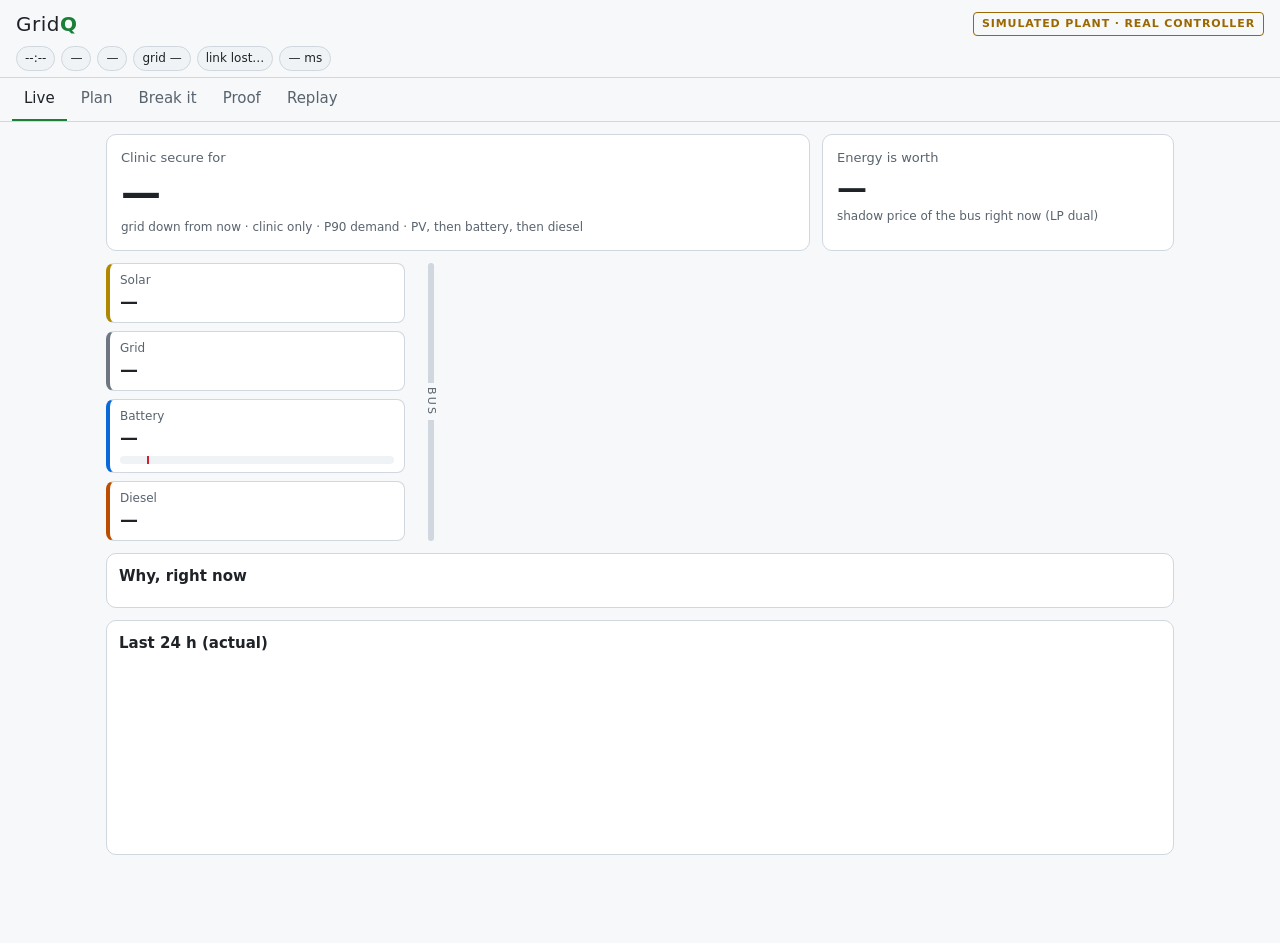
==== web/index.html @ 2bd9d3ff "io app (FastAPI+SSE, sim clock, brain supervisor, Mock/Real bridge), brain process, explainer, repla" ====
<!doctype html>
<html lang="en">
<head>
<meta charset="utf-8">
<meta name="viewport" content="width=device-width, initial-scale=1, viewport-fit=cover">
<title>GridQ</title>
<link rel="stylesheet" href="style.css">
</head>
<body>
<header class="top">
  <div class="row1">
    <div class="brand">Grid<b>Q</b></div>
    <div class="badge" title="The solar, battery, diesel and feeders are a simulated plant driven by real I-BLEND demand and NASA POWER solar data. The controller, optimizer, MCU supervisor and physical I/O are real.">SIMULATED PLANT · REAL CONTROLLER</div>
  </div>
  <div class="row2">
    <span class="pill" id="h-clock">--:--</span>
    <span class="pill" id="h-band">—</span>
    <span class="pill mode" id="h-mode">—</span>
    <span class="pill" id="h-grid">grid —</span>
    <span class="pill" id="h-brain">brain —</span>
    <span class="pill mono" id="h-solve">— ms</span>
  </div>
</header>

<nav class="tabs" role="tablist">
  <button class="tab on" data-tab="live">Live</button>
  <button class="tab" data-tab="plan">Plan</button>
  <button class="tab" data-tab="break">Break it</button>
  <button class="tab" data-tab="proof">Proof</button>
  <button class="tab" data-tab="replay">Replay</button>
</nav>

<main>
  <!-- LIVE -->
  <section id="tab-live" class="panel on">
    <div class="hero">
      <div class="hero-main">
        <div class="hero-label">Clinic secure for</div>
        <div class="hero-value" id="survival">—</div>
        <div class="hero-sub">grid down from now · clinic only · P90 demand · PV, then battery, then diesel</div>
      </div>
      <div class="hero-side">
        <div class="hero-label">Energy is worth</div>
        <div class="hero-value small" id="price">—</div>
        <div class="hero-sub">shadow price of the bus right now (LP dual)</div>
      </div>
    </div>

    <div class="flow">
      <div class="sources">
        <div class="src" id="src-pv"><span class="k">Solar</span><span class="v">—</span></div>
        <div class="src" id="src-grid"><span class="k">Grid</span><span class="v">—</span></div>
        <div class="src" id="src-batt"><span class="k">Battery</span><span class="v">—</span>
          <div class="socbar"><div class="socfill" id="socfill"></div><div class="socfloor" id="socfloor"></div></div>
        </div>
        <div class="src" id="src-dg"><span class="k">Diesel</span><span class="v">—</span></div>
      </div>
      <div class="bus"><div class="bus-line"></div><div class="bus-label">BUS</div></div>
      <div class="feeders" id="feeders"></div>
    </div>

    <div class="card">
      <div class="card-h">Why, right now</div>
      <div id="why-live" class="why"></div>
    </div>
    <div class="card">
      <div class="card-h">Last 24 h (actual)</div>
      <div id="chart-hist" class="chart"></div>
    </div>
  </section>

  <!-- PLAN -->
  <section id="tab-plan" class="panel">
    <div class="card">
      <div class="card-h">Next 24 h plan <span class="muted" id="plan-meta"></span></div>
      <div id="chart-plan" class="chart tall"></div>
      <div class="legend" id="plan-legend"></div>
    </div>
    <div class="card">
      <div class="card-h">Why cards</div>
      <div id="why-plan" class="why"></div>
    </div>
  </section>

  <!-- BREAK IT -->
  <section id="tab-break" class="panel">
    <div class="grid-btn">
      <button class="big danger" data-ev="grid_outage" id="b-outage">Grid outage<small>toggle</small></button>
      <button class="big" data-ev="cloud">Cloud cover<small>PV ×0.3 for 2 h · not told to the forecaster</small></button>
      <button class="big" data-ev="ev_fleet">E-rickshaw fleet<small>+30 kWh by 06:00</small></button>
      <button class="big" data-ev="battery_fault">Battery fault<small>capacity & power ×0.5</small></button>
      <button class="big danger" id="b-kill">Kill the brain<small>SIGKILL · MCU must go SAFE in &lt;3.5 s</small></button>
      <button class="big ghost" id="b-cable" hidden>Pull cable (laptop mock)<small>real board: pull the jumper</small></button>
    </div>
    <div class="card">
      <div class="card-h">Live sensors</div>
      <label class="toggle"><input type="checkbox" id="t-sky"> Live sky (BH1750 lux scales PV)</label>
      <label class="toggle"><input type="checkbox" id="t-heat"> Heat (BMP280 temperature scales hostel demand)</label>
      <div class="muted" id="sensor-last"></div>
    </div>
    <div class="card">
      <div class="card-h">Sim clock</div>
      <div class="seg" id="speeds">
        <button data-x="0.5">0.5×</button><button data-x="1">1×</button><button data-x="2">2×</button><button data-x="4">4×</button>
      </div>
      <div class="seg">
        <button id="b-pause">Pause</button><button id="b-step">Step</button><button id="b-reset" class="danger">Reset</button>
      </div>
    </div>
    <div class="card">
      <div class="card-h">Event log</div>
      <ol id="events" class="events"></ol>
    </div>
  </section>

  <!-- PROOF -->
  <section id="tab-proof" class="panel">
    <div class="card headline">
      <div class="hl-big" id="captured">—</div>
      <div class="hl-sub" id="captured-sub">of the achievable saving captured (B1 → Oracle), held-out report days</div>
    </div>
    <div class="card">
      <div class="card-h">Report days: median per scenario-day <span class="muted">(min – max)</span></div>
      <div class="table-wrap"><table id="proof-table"></table></div>
    </div>
    <div class="card">
      <div class="card-h">Total cost of service per scenario-day</div>
      <div id="chart-days" class="chart tall"></div>
      <div class="legend" id="days-legend"></div>
    </div>
    <div class="card">
      <div class="card-h">Forecast quality (held-out days)</div>
      <div id="forecast-card"></div>
    </div>
    <div class="card">
      <div class="card-h">Provenance</div>
      <div id="provenance" class="muted"></div>
    </div>
  </section>

  <!-- REPLAY -->
  <section id="tab-replay" class="panel">
    <div class="card">
      <div class="card-h">Replay this session against the baseline</div>
      <p class="muted">Re-runs everything you did since the last reset (same start, same events, same grid outages) headless through the inverter default (B0) and through GridQ.</p>
      <button class="big" id="b-replay">Replay this session</button>
      <div id="replay-out"></div>
    </div>
  </section>
</main>

<footer class="foot" id="foot"></footer>
<script src="app.js"></script>
</body>
</html>
---- web/style.css ----
:root {
  --bg: #0d1117; --panel: #151b24; --panel2: #1b2330; --line: #2a3442; --text: #e6edf3; --muted: #8b98a8;
  --ok: #3fb950; --warn: #d29922; --bad: #f85149; --info: #58a6ff;
  --pv: #e3b341; --grid: #8b98a8; --batt: #58a6ff; --dg: #f0883e; --load: #e6edf3; --soc: #a371f7;
  --b0: #8b98a8; --b1: #6e7681; --gq: #3fb950; --or: #a371f7;
  --r: 10px;
}
@media (prefers-color-scheme: light) {
  :root:not([data-theme="dark"]) {
    --bg: #f6f8fa; --panel: #ffffff; --panel2: #f0f3f6; --line: #d0d7de; --text: #1f2328; --muted: #59636e;
    --ok: #1a7f37; --warn: #9a6700; --bad: #cf222e; --info: #0969da;
    --pv: #b08800; --grid: #6e7781; --batt: #0969da; --dg: #bc4c00; --load: #1f2328; --soc: #8250df;
    --b0: #8c959f; --b1: #57606a; --gq: #1a7f37; --or: #8250df;
  }
}
* { box-sizing: border-box; }
html, body { margin: 0; background: var(--bg); color: var(--text);
  font: 15px/1.4 system-ui, -apple-system, "Segoe UI", Roboto, sans-serif; }
.mono, .src .v, .hero-value, td.num { font-variant-numeric: tabular-nums; }
.top { position: sticky; top: 0; z-index: 5; background: var(--bg); padding: 10px 16px 6px; border-bottom: 1px solid var(--line); }
.row1 { display: flex; align-items: center; justify-content: space-between; gap: 8px; flex-wrap: wrap; }
.brand { font-size: 20px; letter-spacing: .5px; }
.brand b { color: var(--ok); }
.badge { font-size: 11px; font-weight: 700; letter-spacing: .08em; border: 1px solid var(--warn); color: var(--warn);
  padding: 3px 8px; border-radius: 4px; cursor: help; }
.row2 { display: flex; gap: 6px; flex-wrap: wrap; margin-top: 8px; }
.pill { font-size: 12px; padding: 3px 8px; border-radius: 999px; background: var(--panel2); border: 1px solid var(--line); white-space: nowrap; }
.pill.ok { border-color: var(--ok); color: var(--ok); }
.pill.warn { border-color: var(--warn); color: var(--warn); }
.pill.bad { border-color: var(--bad); color: var(--bad); background: color-mix(in srgb, var(--bad) 12%, transparent); }
.tabs { display: flex; gap: 2px; padding: 0 12px; border-bottom: 1px solid var(--line); overflow-x: auto; background: var(--bg);
  position: sticky; top: 74px; z-index: 4; }
.tab { background: none; border: 0; color: var(--muted); padding: 10px 12px; font: inherit; cursor: pointer; border-bottom: 2px solid transparent; }
.tab.on { color: var(--text); border-bottom-color: var(--ok); }
main { padding: 12px 16px 40px; max-width: 1100px; margin: 0 auto; }
.panel { display: none; }
.panel.on { display: block; }
.card { background: var(--panel); border: 1px solid var(--line); border-radius: var(--r); padding: 12px; margin: 12px 0; }
.card-h { font-weight: 600; margin-bottom: 8px; }
.muted { color: var(--muted); font-weight: 400; font-size: 13px; }
.hero { display: grid; grid-template-columns: 2fr 1fr; gap: 12px; }
.hero > div { background: var(--panel); border: 1px solid var(--line); border-radius: var(--r); padding: 14px; }
.hero-label { color: var(--muted); font-size: 13px; }
.hero-value { font-size: 40px; font-weight: 700; line-height: 1.1; margin: 4px 0; }
.hero-value.small { font-size: 30px; }
.hero-sub { color: var(--muted); font-size: 12px; }
@media (max-width: 640px) { .hero { grid-template-columns: 1fr; } .hero-value { font-size: 34px; } }

.flow { display: grid; grid-template-columns: minmax(130px, 1fr) 36px minmax(0, 2.4fr); gap: 8px; margin-top: 12px; align-items: stretch; }
.sources { display: flex; flex-direction: column; gap: 8px; }
.src { background: var(--panel); border: 1px solid var(--line); border-left: 4px solid var(--line); border-radius: 8px; padding: 8px 10px; }
.src .k { display: block; font-size: 12px; color: var(--muted); }
.src .v { font-size: 18px; font-weight: 600; }
#src-pv { border-left-color: var(--pv); } #src-grid { border-left-color: var(--grid); }
#src-batt { border-left-color: var(--batt); } #src-dg { border-left-color: var(--dg); }
.src.off { opacity: .55; }
.socbar { position: relative; height: 8px; background: var(--panel2); border-radius: 4px; margin-top: 6px; overflow: hidden; }
.socfill { height: 100%; background: var(--batt); width: 0; transition: width .4s; }
.socfloor { position: absolute; top: 0; bottom: 0; width: 2px; background: var(--bad); left: 10%; }
.bus { position: relative; display: flex; align-items: center; justify-content: center; }
.bus-line { position: absolute; top: 0; bottom: 0; width: 6px; border-radius: 3px; background: var(--line); }
.bus-label { writing-mode: vertical-rl; font-size: 11px; letter-spacing: .2em; color: var(--muted); background: var(--bg); padding: 4px 0; position: relative; }
.feeders { display: grid; grid-template-columns: repeat(auto-fill, minmax(150px, 1fr)); gap: 8px; align-content: start; }
.chip { background: var(--panel); border: 1px solid var(--line); border-radius: 8px; padding: 8px 10px; }
.chip .n { font-size: 13px; font-weight: 600; display: flex; justify-content: space-between; gap: 6px; }
.chip .prio { color: var(--muted); font-weight: 400; font-size: 11px; }
.chip .s { display: inline-block; margin-top: 4px; font-size: 12px; font-weight: 700; padding: 1px 6px; border-radius: 4px; }
.chip .kw { font-size: 12px; color: var(--muted); margin-top: 2px; }
.s.ON { background: color-mix(in srgb, var(--ok) 18%, transparent); color: var(--ok); }
.s.PARTIAL { background: color-mix(in srgb, var(--warn) 18%, transparent); color: var(--warn); }
.s.DEFERRED { background: color-mix(in srgb, var(--info) 18%, transparent); color: var(--info); }
.s.SHED { background: color-mix(in srgb, var(--bad) 18%, transparent); color: var(--bad); }
.s.IDLE { background: var(--panel2); color: var(--muted); }
@media (max-width: 640px) { .flow { grid-template-columns: 1fr; } .bus { height: 18px; } .bus-line { width: auto; left: 0; right: 0; height: 4px; top: 7px; bottom: auto; } .bus-label { writing-mode: horizontal-tb; padding: 0 6px; } }

.why { display: flex; flex-direction: column; gap: 8px; }
.why .w { border-left: 3px solid var(--info); padding: 6px 10px; background: var(--panel2); border-radius: 0 6px 6px 0; }
.why .w.defer { border-left-color: var(--info); } .why .w.shed { border-left-color: var(--bad); }
.why .w.binding { border-left-color: var(--warn); } .why .w.price { border-left-color: var(--ok); }
.why .w.hedge { border-left-color: var(--soc); }
.why .w .rs { font-weight: 700; }
.chart { width: 100%; height: 180px; }
.chart.tall { height: 260px; }
.chart svg { width: 100%; height: 100%; display: block; overflow: visible; }
.chart .ax { stroke: var(--line); }
.chart text { fill: var(--muted); font-size: 11px; }
.legend { display: flex; flex-wrap: wrap; gap: 12px; font-size: 12px; color: var(--muted); margin-top: 6px; }
.legend i { display: inline-block; width: 10px; height: 10px; border-radius: 2px; margin-right: 4px; vertical-align: -1px; }

.grid-btn { display: grid; grid-template-columns: repeat(auto-fill, minmax(200px, 1fr)); gap: 10px; }
button.big { font: inherit; font-size: 17px; font-weight: 600; padding: 16px; border-radius: var(--r); border: 1px solid var(--line);
  background: var(--panel); color: var(--text); cursor: pointer; text-align: left; min-height: 76px; }
button.big small { display: block; font-size: 12px; color: var(--muted); font-weight: 400; margin-top: 4px; }
button.big:active { transform: translateY(1px); }
button.big.danger { border-color: color-mix(in srgb, var(--bad) 60%, var(--line)); }
button.big.active { background: color-mix(in srgb, var(--bad) 20%, var(--panel)); border-color: var(--bad); }
button.big.ghost { border-style: dashed; }
.seg { display: flex; gap: 6px; flex-wrap: wrap; margin-top: 6px; }
.seg button { font: inherit; padding: 8px 14px; border-radius: 8px; border: 1px solid var(--line); background: var(--panel2); color: var(--text); cursor: pointer; }
.seg button.on { border-color: var(--ok); color: var(--ok); }
.seg button.danger { color: var(--bad); }
.toggle { display: block; padding: 6px 0; }
.events { margin: 0; padding-left: 18px; font-size: 13px; }
.events li { padding: 2px 0; }
.headline { text-align: center; }
.hl-big { font-size: 52px; font-weight: 800; color: var(--gq); }
.hl-sub { color: var(--muted); }
.table-wrap { overflow-x: auto; }
table { border-collapse: collapse; width: 100%; font-size: 13px; min-width: 560px; }
th, td { padding: 6px 8px; border-bottom: 1px solid var(--line); text-align: right; white-space: nowrap; }
th:first-child, td:first-child { text-align: left; }
th { color: var(--muted); font-weight: 600; }
td .rng { color: var(--muted); font-size: 11px; display: block; }
tr.gq td { background: color-mix(in srgb, var(--gq) 8%, transparent); }
.flag { border: 1px solid var(--warn); color: var(--warn); border-radius: 6px; padding: 6px 10px; margin: 6px 0; font-size: 13px; }
.foot { text-align: center; color: var(--muted); font-size: 12px; padding: 12px 16px 24px; }
.replay-grid { display: grid; grid-template-columns: 1fr 1fr; gap: 10px; margin-top: 12px; }
.replay-grid > div { background: var(--panel2); border-radius: 8px; padding: 10px; }
.replay-grid .big-n { font-size: 26px; font-weight: 700; }
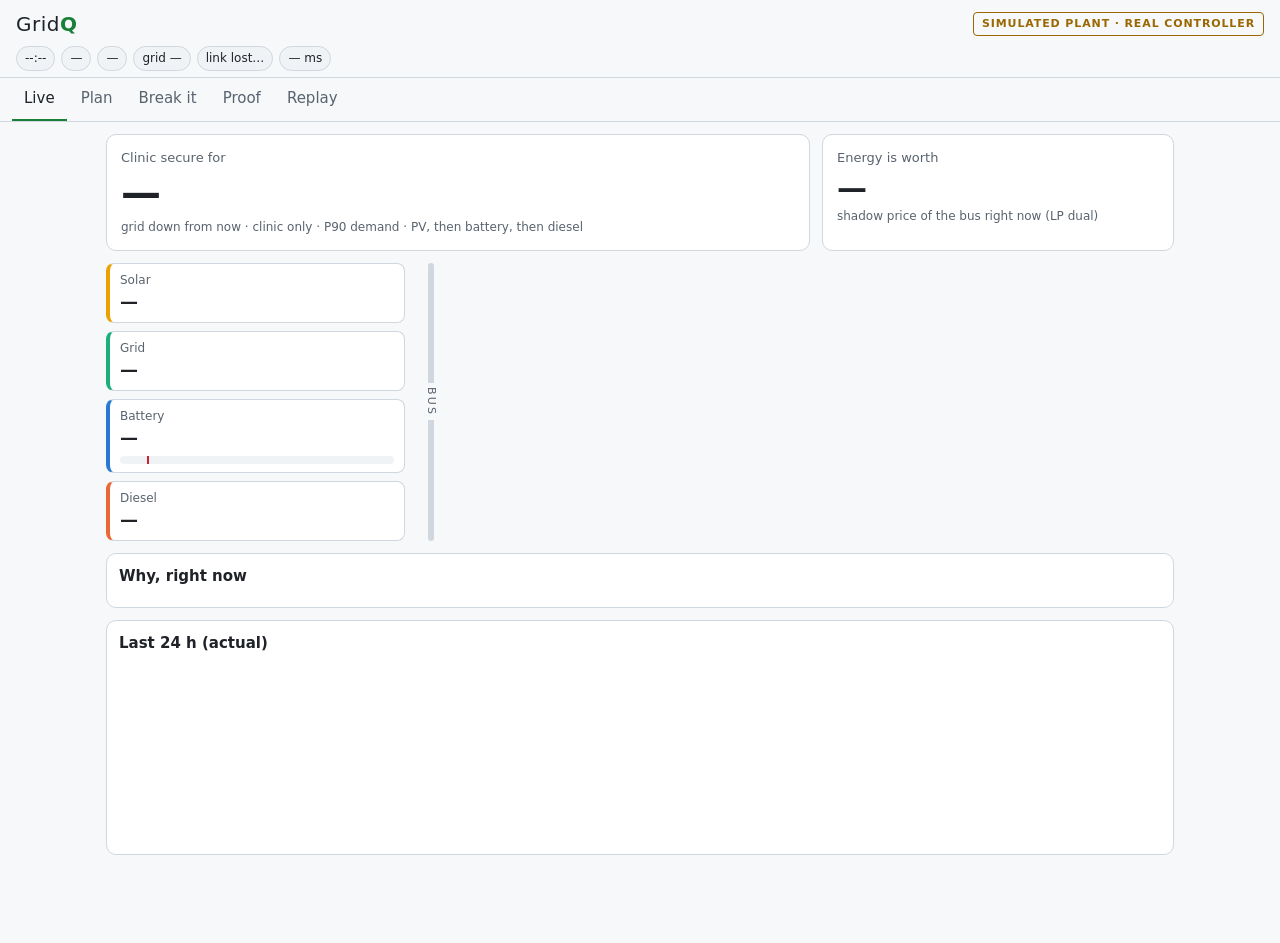
==== commit ecb0769a: "Dashboard charts: validated palettes, no dual axis, crosshair tooltips; pin OpenMP threads (50x fast" ====
--- a/web/index.html
+++ b/web/index.html
@@ -77,6 +77,10 @@
       <div class="legend" id="plan-legend"></div>
     </div>
     <div class="card">
+      <div class="card-h">Battery energy in the plan <span class="muted">kWh</span></div>
+      <div id="chart-soc" class="chart short"></div>
+    </div>
+    <div class="card">
       <div class="card-h">Why cards</div>
       <div id="why-plan" class="why"></div>
     </div>
--- a/web/style.css
+++ b/web/style.css
@@ -1,16 +1,17 @@
 :root {
   --bg: #0d1117; --panel: #151b24; --panel2: #1b2330; --line: #2a3442; --text: #e6edf3; --muted: #8b98a8;
   --ok: #3fb950; --warn: #d29922; --bad: #f85149; --info: #58a6ff;
-  --pv: #e3b341; --grid: #8b98a8; --batt: #58a6ff; --dg: #f0883e; --load: #e6edf3; --soc: #a371f7;
-  --b0: #8b98a8; --b1: #6e7681; --gq: #3fb950; --or: #a371f7;
+  /* chart palettes validated with the dataviz validator (CVD + normal-vision floors), dark steps */
+  --pv: #c98500; --batt: #3987e5; --grid: #199e70; --dg: #d95926; --load: #e6edf3; --soc: #3987e5;
+  --b0: #199e70; --b1: #d95926; --gq: #3987e5; --or: #d55181;
   --r: 10px;
 }
 @media (prefers-color-scheme: light) {
   :root:not([data-theme="dark"]) {
     --bg: #f6f8fa; --panel: #ffffff; --panel2: #f0f3f6; --line: #d0d7de; --text: #1f2328; --muted: #59636e;
     --ok: #1a7f37; --warn: #9a6700; --bad: #cf222e; --info: #0969da;
-    --pv: #b08800; --grid: #6e7781; --batt: #0969da; --dg: #bc4c00; --load: #1f2328; --soc: #8250df;
-    --b0: #8c959f; --b1: #57606a; --gq: #1a7f37; --or: #8250df;
+    --pv: #eda100; --batt: #2a78d6; --grid: #1baf7a; --dg: #eb6834; --load: #1f2328; --soc: #2a78d6;
+    --b0: #1baf7a; --b1: #eb6834; --gq: #2a78d6; --or: #e87ba4;
   }
 }
 * { box-sizing: border-box; }
@@ -103,7 +104,7 @@
 .events { margin: 0; padding-left: 18px; font-size: 13px; }
 .events li { padding: 2px 0; }
 .headline { text-align: center; }
-.hl-big { font-size: 52px; font-weight: 800; color: var(--gq); }
+.hl-big { font-size: 52px; font-weight: 800; color: var(--text); }
 .hl-sub { color: var(--muted); }
 .table-wrap { overflow-x: auto; }
 table { border-collapse: collapse; width: 100%; font-size: 13px; min-width: 560px; }
@@ -117,3 +118,11 @@
 .replay-grid { display: grid; grid-template-columns: 1fr 1fr; gap: 10px; margin-top: 12px; }
 .replay-grid > div { background: var(--panel2); border-radius: 8px; padding: 10px; }
 .replay-grid .big-n { font-size: 26px; font-weight: 700; }
+
+.chart { position: relative; }
+.chart.short { height: 120px; }
+.tip { position: absolute; pointer-events: none; background: var(--panel2); border: 1px solid var(--line); border-radius: 6px;
+  padding: 6px 8px; font-size: 12px; white-space: nowrap; z-index: 3; box-shadow: 0 4px 12px rgba(0,0,0,.25); }
+.tip b { font-weight: 600; }
+.tip .sw { display: inline-block; width: 8px; height: 8px; border-radius: 2px; margin-right: 5px; }
+.chart .xh { stroke: var(--muted); stroke-width: 1; }
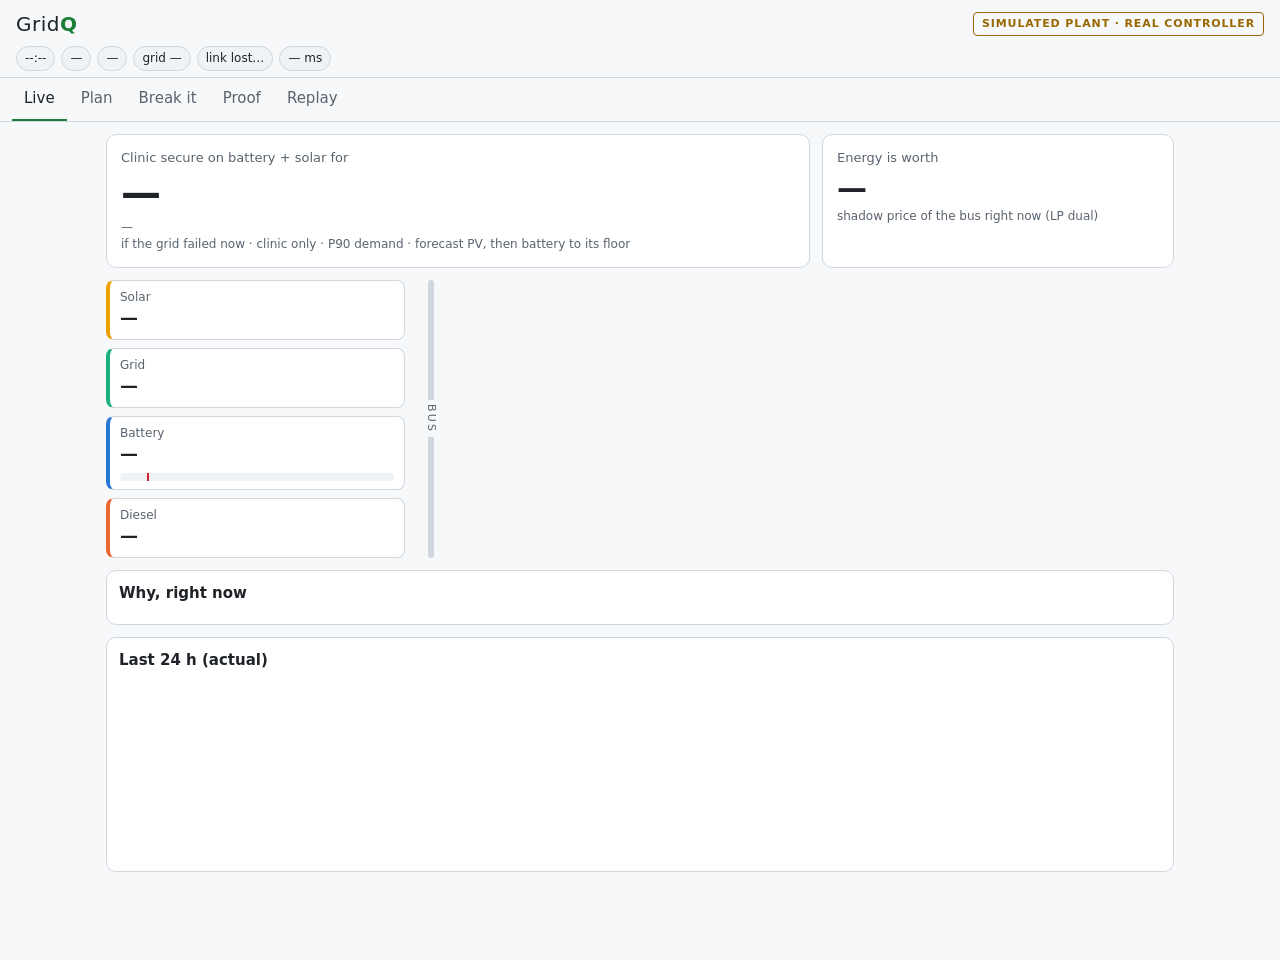
==== commit e6d0e800: "Survival time split: battery+solar vs with diesel (visible change in demo); bad-JSON 400" ====
--- a/web/index.html
+++ b/web/index.html
@@ -35,9 +35,10 @@
   <section id="tab-live" class="panel on">
     <div class="hero">
       <div class="hero-main">
-        <div class="hero-label">Clinic secure for</div>
+        <div class="hero-label">Clinic secure on battery + solar for</div>
         <div class="hero-value" id="survival">—</div>
-        <div class="hero-sub">grid down from now · clinic only · P90 demand · PV, then battery, then diesel</div>
+        <div class="hero-sub" id="survival-dg">—</div>
+        <div class="hero-sub">if the grid failed now · clinic only · P90 demand · forecast PV, then battery to its floor</div>
       </div>
       <div class="hero-side">
         <div class="hero-label">Energy is worth</div>
@@ -119,6 +120,10 @@
 
   <!-- PROOF -->
   <section id="tab-proof" class="panel">
+    <div class="seg" id="folds">
+      <button data-fold="winter" class="on">Dec 2017 · spec held-out block</button>
+      <button data-fold="summer">May 2017 · stress block (cap binds daily)</button>
+    </div>
     <div class="card headline">
       <div class="hl-big" id="captured">—</div>
       <div class="hl-sub" id="captured-sub">of the achievable saving captured (B1 → Oracle), held-out report days</div>
@@ -131,6 +136,10 @@
       <div class="card-h">Total cost of service per scenario-day</div>
       <div id="chart-days" class="chart tall"></div>
       <div class="legend" id="days-legend"></div>
+    </div>
+    <div class="card">
+      <div class="card-h">How each design choice was made <span class="muted">(tune days only: held-out days 1–10, never the report days)</span></div>
+      <div class="table-wrap"><table id="tune-table"></table></div>
     </div>
     <div class="card">
       <div class="card-h">Forecast quality (held-out days)</div>
--- a/web/style.css
+++ b/web/style.css
@@ -79,6 +79,7 @@
 .why .w.defer { border-left-color: var(--info); } .why .w.shed { border-left-color: var(--bad); }
 .why .w.binding { border-left-color: var(--warn); } .why .w.price { border-left-color: var(--ok); }
 .why .w.hedge { border-left-color: var(--soc); }
+.why .w.battery { border-left-color: var(--batt); }
 .why .w .rs { font-weight: 700; }
 .chart { width: 100%; height: 180px; }
 .chart.tall { height: 260px; }
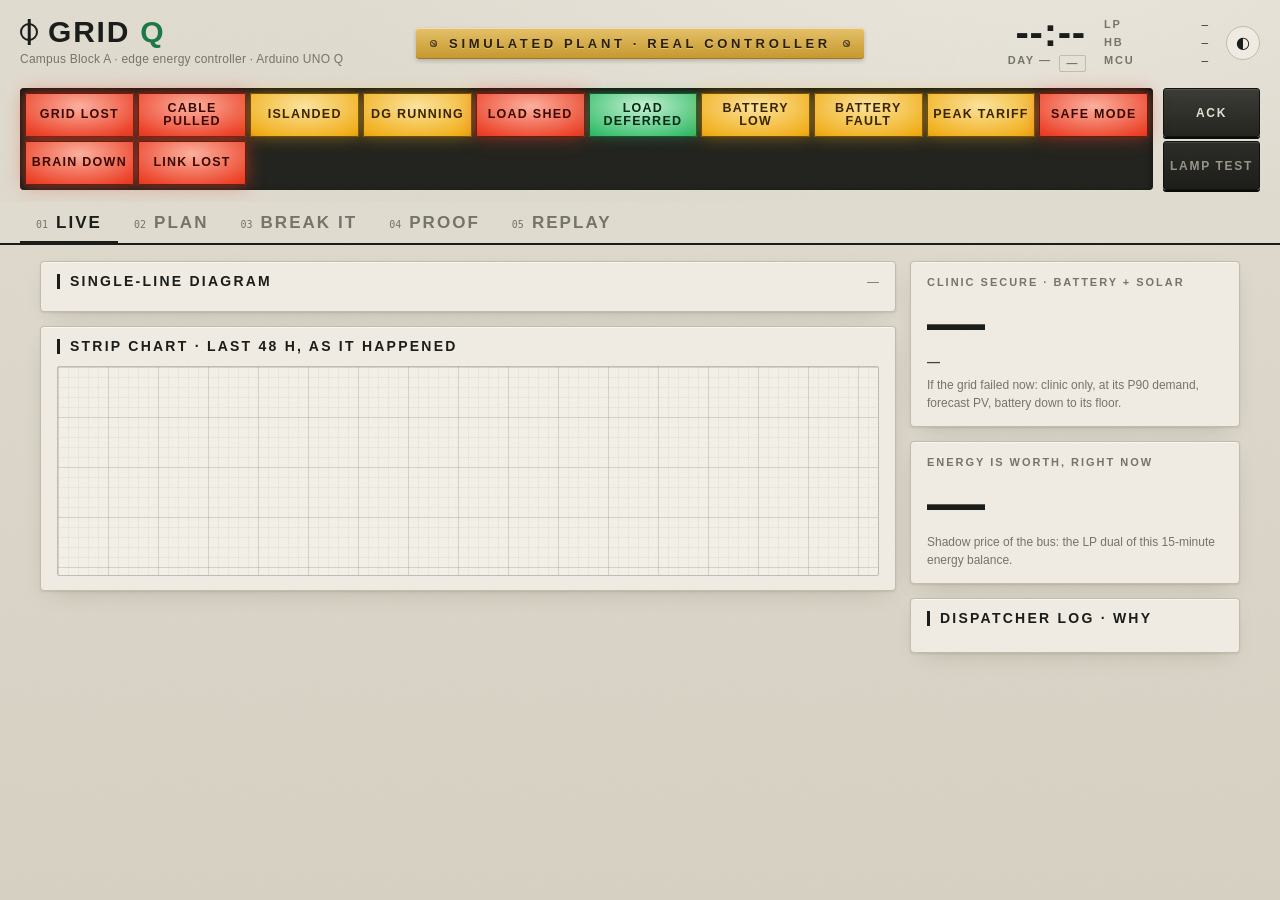
==== commit 733597b3: "Dashboard redesign: load-dispatch mimic panel (live single-line diagram, annunciator with lamp test " ====
--- a/web/index.html
+++ b/web/index.html
@@ -3,160 +3,190 @@
 <head>
 <meta charset="utf-8">
 <meta name="viewport" content="width=device-width, initial-scale=1, viewport-fit=cover">
-<title>GridQ</title>
+<meta name="color-scheme" content="light dark">
+<title>GridQ Control Panel</title>
+<link rel="stylesheet" href="fonts/fonts.css">
 <link rel="stylesheet" href="style.css">
 </head>
 <body>
-<header class="top">
-  <div class="row1">
-    <div class="brand">Grid<b>Q</b></div>
-    <div class="badge" title="The solar, battery, diesel and feeders are a simulated plant driven by real I-BLEND demand and NASA POWER solar data. The controller, optimizer, MCU supervisor and physical I/O are real.">SIMULATED PLANT · REAL CONTROLLER</div>
+<div class="grain" aria-hidden="true"></div>
+
+<header class="head">
+  <div class="head-l">
+    <div class="brand"><span class="brand-mark" aria-hidden="true"></span>GRID<b>Q</b></div>
+    <div class="brand-sub">Campus Block A · edge energy controller · Arduino UNO Q</div>
   </div>
-  <div class="row2">
-    <span class="pill" id="h-clock">--:--</span>
-    <span class="pill" id="h-band">—</span>
-    <span class="pill mode" id="h-mode">—</span>
-    <span class="pill" id="h-grid">grid —</span>
-    <span class="pill" id="h-brain">brain —</span>
-    <span class="pill mono" id="h-solve">— ms</span>
+  <div class="nameplate" title="The solar array, battery, diesel genset and feeders are a SIMULATED plant, driven by real I-BLEND campus demand and NASA POWER solar data. The forecaster, optimiser, MCU safety supervisor, relay, LED matrix and clinic node are real.">
+    <span class="screw" aria-hidden="true"></span>SIMULATED PLANT · REAL CONTROLLER<span class="screw" aria-hidden="true"></span>
+  </div>
+  <div class="head-r">
+    <div class="clock"><span id="clk">--:--</span><span class="clock-sub"><span id="day">DAY —</span><span id="band" class="band">—</span></span></div>
+    <div class="vitals">
+      <div><span class="k">LP</span><span class="v mono" id="v-lp">—</span></div>
+      <div><span class="k">HB</span><span class="v mono" id="v-hb">—</span></div>
+      <div><span class="k">MCU</span><span class="v mono" id="v-mcu">—</span></div>
+    </div>
+    <button class="theme" id="theme" aria-label="Toggle light or dark theme">◐</button>
   </div>
 </header>
 
+<section class="ann-wrap" aria-label="Annunciator">
+  <div class="ann" id="ann"></div>
+  <div class="ann-ctl">
+    <button class="key" id="ack">ACK</button>
+    <button class="key ghost" id="lamptest">LAMP TEST</button>
+  </div>
+</section>
+
 <nav class="tabs" role="tablist">
-  <button class="tab on" data-tab="live">Live</button>
-  <button class="tab" data-tab="plan">Plan</button>
-  <button class="tab" data-tab="break">Break it</button>
-  <button class="tab" data-tab="proof">Proof</button>
-  <button class="tab" data-tab="replay">Replay</button>
+  <button class="tab on" data-tab="live"><span>01</span>Live</button>
+  <button class="tab" data-tab="plan"><span>02</span>Plan</button>
+  <button class="tab" data-tab="break"><span>03</span>Break it</button>
+  <button class="tab" data-tab="proof"><span>04</span>Proof</button>
+  <button class="tab" data-tab="replay"><span>05</span>Replay</button>
 </nav>
 
 <main>
-  <!-- LIVE -->
-  <section id="tab-live" class="panel on">
-    <div class="hero">
-      <div class="hero-main">
-        <div class="hero-label">Clinic secure on battery + solar for</div>
-        <div class="hero-value" id="survival">—</div>
-        <div class="hero-sub" id="survival-dg">—</div>
-        <div class="hero-sub">if the grid failed now · clinic only · P90 demand · forecast PV, then battery to its floor</div>
+  <!-- ============================ LIVE -->
+  <section id="tab-live" class="tabpanel on">
+    <div class="live-grid">
+      <div class="live-main">
+        <div class="card sld-card">
+          <div class="card-h"><span>Single-line diagram</span><span class="muted" id="mode-line">—</span></div>
+          <div id="sld" class="sld"></div>
+        </div>
+        <div class="card">
+          <div class="card-h"><span>Strip chart · last 48 h, as it happened</span><span class="legend" id="hist-legend"></span></div>
+          <div id="chart-hist" class="chart paper"></div>
+        </div>
       </div>
-      <div class="hero-side">
-        <div class="hero-label">Energy is worth</div>
-        <div class="hero-value small" id="price">—</div>
-        <div class="hero-sub">shadow price of the bus right now (LP dual)</div>
-      </div>
-    </div>
-
-    <div class="flow">
-      <div class="sources">
-        <div class="src" id="src-pv"><span class="k">Solar</span><span class="v">—</span></div>
-        <div class="src" id="src-grid"><span class="k">Grid</span><span class="v">—</span></div>
-        <div class="src" id="src-batt"><span class="k">Battery</span><span class="v">—</span>
-          <div class="socbar"><div class="socfill" id="socfill"></div><div class="socfloor" id="socfloor"></div></div>
+      <aside class="readouts">
+        <div class="card readout secure">
+          <div class="label">Clinic secure · battery + solar</div>
+          <div class="big" id="survival">—</div>
+          <div class="sub" id="survival-dg">—</div>
+          <div class="fine">If the grid failed now: clinic only, at its P90 demand, forecast PV, battery down to its floor.</div>
         </div>
-        <div class="src" id="src-dg"><span class="k">Diesel</span><span class="v">—</span></div>
-      </div>
-      <div class="bus"><div class="bus-line"></div><div class="bus-label">BUS</div></div>
-      <div class="feeders" id="feeders"></div>
-    </div>
-
-    <div class="card">
-      <div class="card-h">Why, right now</div>
-      <div id="why-live" class="why"></div>
-    </div>
-    <div class="card">
-      <div class="card-h">Last 24 h (actual)</div>
-      <div id="chart-hist" class="chart"></div>
+        <div class="card readout">
+          <div class="label">Energy is worth, right now</div>
+          <div class="big" id="price">—</div>
+          <div class="fine">Shadow price of the bus: the LP dual of this 15-minute energy balance.</div>
+        </div>
+        <div class="card log-card">
+          <div class="card-h"><span>Dispatcher log · why</span></div>
+          <div id="why-live" class="why"></div>
+        </div>
+      </aside>
     </div>
   </section>
 
-  <!-- PLAN -->
-  <section id="tab-plan" class="panel">
+  <!-- ============================ PLAN -->
+  <section id="tab-plan" class="tabpanel">
     <div class="card">
-      <div class="card-h">Next 24 h plan <span class="muted" id="plan-meta"></span></div>
-      <div id="chart-plan" class="chart tall"></div>
+      <div class="card-h"><span>Next 24 h · planned supply vs load</span><span class="muted" id="plan-meta"></span></div>
+      <div id="chart-plan" class="chart paper tall"></div>
       <div class="legend" id="plan-legend"></div>
     </div>
     <div class="card">
-      <div class="card-h">Battery energy in the plan <span class="muted">kWh</span></div>
-      <div id="chart-soc" class="chart short"></div>
+      <div class="card-h"><span>Battery energy in the plan</span><span class="muted">kWh · red rule = minimum charge</span></div>
+      <div id="chart-soc" class="chart paper short"></div>
     </div>
     <div class="card">
-      <div class="card-h">Why cards</div>
+      <div class="card-h"><span>Why: every line is a re-solve of the LP, in rupees</span></div>
       <div id="why-plan" class="why"></div>
     </div>
   </section>
 
-  <!-- BREAK IT -->
-  <section id="tab-break" class="panel">
-    <div class="grid-btn">
-      <button class="big danger" data-ev="grid_outage" id="b-outage">Grid outage<small>toggle</small></button>
-      <button class="big" data-ev="cloud">Cloud cover<small>PV ×0.3 for 2 h · not told to the forecaster</small></button>
-      <button class="big" data-ev="ev_fleet">E-rickshaw fleet<small>+30 kWh by 06:00</small></button>
-      <button class="big" data-ev="battery_fault">Battery fault<small>capacity & power ×0.5</small></button>
-      <button class="big danger" id="b-kill">Kill the brain<small>SIGKILL · MCU must go SAFE in &lt;3.5 s</small></button>
-      <button class="big ghost" id="b-cable" hidden>Pull cable (laptop mock)<small>real board: pull the jumper</small></button>
-    </div>
-    <div class="card">
-      <div class="card-h">Live sensors</div>
-      <label class="toggle"><input type="checkbox" id="t-sky"> Live sky (BH1750 lux scales PV)</label>
-      <label class="toggle"><input type="checkbox" id="t-heat"> Heat (BMP280 temperature scales hostel demand)</label>
-      <div class="muted" id="sensor-last"></div>
-    </div>
-    <div class="card">
-      <div class="card-h">Sim clock</div>
-      <div class="seg" id="speeds">
-        <button data-x="0.5">0.5×</button><button data-x="1">1×</button><button data-x="2">2×</button><button data-x="4">4×</button>
-      </div>
-      <div class="seg">
-        <button id="b-pause">Pause</button><button id="b-step">Step</button><button id="b-reset" class="danger">Reset</button>
+  <!-- ============================ BREAK IT -->
+  <section id="tab-break" class="tabpanel">
+    <div class="console">
+      <div class="console-row">
+        <div class="ctl">
+          <button class="rocker" id="b-outage" data-ev="grid_outage" aria-pressed="false"><span class="rocker-on">CLOSED</span><span class="rocker-off">TRIPPED</span></button>
+          <div class="engr">Grid outage<small>software trip of the grid tie: the MCU opens the relay</small></div>
+        </div>
+        <div class="ctl">
+          <button class="push amber" data-ev="cloud" aria-label="Cloud cover"><span class="lens"></span></button>
+          <div class="engr">Cloud cover<small>PV × 0.3 for 2 h · the forecaster is not told</small></div>
+        </div>
+        <div class="ctl">
+          <button class="push blue" data-ev="ev_fleet" aria-label="E-rickshaw fleet"><span class="lens"></span></button>
+          <div class="engr">E-rickshaw fleet<small>+30 kWh to deliver by 06:00</small></div>
+        </div>
+        <div class="ctl">
+          <button class="push orange" data-ev="battery_fault" aria-label="Battery fault"><span class="lens"></span></button>
+          <div class="engr">Battery fault<small>capacity and power × 0.5</small></div>
+        </div>
+        <div class="ctl estop-wrap">
+          <button class="estop" id="b-kill" aria-label="Kill the brain"><span>KILL</span></button>
+          <div class="engr">Kill the brain<small>SIGKILL the optimiser process · the MCU must go SAFE in &lt; 3.5 s</small></div>
+        </div>
+        <div class="ctl" id="cable-ctl" hidden>
+          <button class="push grey" id="b-cable" aria-label="Pull grid cable (mock)"><span class="lens"></span></button>
+          <div class="engr">Pull grid cable<small>laptop mock only · on the board, pull the D3 jumper</small></div>
+        </div>
       </div>
     </div>
-    <div class="card">
-      <div class="card-h">Event log</div>
-      <ol id="events" class="events"></ol>
+    <div class="break-grid">
+      <div class="card">
+        <div class="card-h"><span>Live sensors · ESP32 clinic node</span></div>
+        <label class="switch"><input type="checkbox" id="t-sky"><span class="sw-track"></span>Live sky: BH1750 lux scales PV</label>
+        <label class="switch"><input type="checkbox" id="t-heat"><span class="sw-track"></span>Heat: BMP280 temperature scales hostel demand</label>
+        <div class="fine mono" id="sensor-last">—</div>
+      </div>
+      <div class="card">
+        <div class="card-h"><span>Sim clock</span><span class="muted">1× = 15 sim-minutes per second</span></div>
+        <div class="keys" id="speeds"><button data-x="0.5">½×</button><button data-x="1">1×</button><button data-x="2">2×</button><button data-x="4">4×</button></div>
+        <div class="keys"><button id="b-pause">PAUSE</button><button id="b-step">STEP</button><button id="b-reset" class="guard">RESET</button></div>
+      </div>
+      <div class="card tape-card">
+        <div class="card-h"><span>Event tape</span></div>
+        <ol id="events" class="tape"></ol>
+      </div>
     </div>
   </section>
 
-  <!-- PROOF -->
-  <section id="tab-proof" class="panel">
-    <div class="seg" id="folds">
-      <button data-fold="winter" class="on">Dec 2017 · spec held-out block</button>
-      <button data-fold="summer">May 2017 · stress block (cap binds daily)</button>
+  <!-- ============================ PROOF -->
+  <section id="tab-proof" class="tabpanel">
+    <div class="keys folds" id="folds">
+      <button data-fold="winter" class="on">DEC 2017 · held-out block (spec)</button>
+      <button data-fold="summer">MAY 2017 · stress block</button>
     </div>
     <div class="card headline">
-      <div class="hl-big" id="captured">—</div>
-      <div class="hl-sub" id="captured-sub">of the achievable saving captured (B1 → Oracle), held-out report days</div>
+      <div class="hl-num" id="captured">—</div>
+      <div class="hl-txt">
+        <div class="hl-k" id="captured-k">of the achievable saving captured</div>
+        <div class="hl-sub" id="captured-sub">—</div>
+      </div>
+      <div class="gauge" id="gauge"></div>
     </div>
     <div class="card">
-      <div class="card-h">Report days: median per scenario-day <span class="muted">(min – max)</span></div>
-      <div class="table-wrap"><table id="proof-table"></table></div>
+      <div class="card-h"><span>Report days · median per scenario-day</span><span class="muted">min – max beneath</span></div>
+      <div class="table-wrap"><table id="proof-table" class="report"></table></div>
     </div>
     <div class="card">
-      <div class="card-h">Total cost of service per scenario-day</div>
-      <div id="chart-days" class="chart tall"></div>
-      <div class="legend" id="days-legend"></div>
+      <div class="card-h"><span>Total cost of service, every report scenario-day</span><span class="legend" id="days-legend"></span></div>
+      <div id="chart-days" class="chart paper tall"></div>
     </div>
-    <div class="card">
-      <div class="card-h">How each design choice was made <span class="muted">(tune days only: held-out days 1–10, never the report days)</span></div>
-      <div class="table-wrap"><table id="tune-table"></table></div>
+    <div class="proof-grid">
+      <div class="card">
+        <div class="card-h"><span>How each design choice was made</span><span class="muted">tune days 1–10 only</span></div>
+        <div class="table-wrap"><table id="tune-table" class="report"></table></div>
+      </div>
+      <div class="card">
+        <div class="card-h"><span>Forecast quality · held-out days</span></div>
+        <div id="forecast-card" class="fc"></div>
+      </div>
     </div>
-    <div class="card">
-      <div class="card-h">Forecast quality (held-out days)</div>
-      <div id="forecast-card"></div>
-    </div>
-    <div class="card">
-      <div class="card-h">Provenance</div>
-      <div id="provenance" class="muted"></div>
-    </div>
+    <div class="card prov"><div class="card-h"><span>Provenance</span></div><div id="provenance" class="fine"></div></div>
   </section>
 
-  <!-- REPLAY -->
-  <section id="tab-replay" class="panel">
-    <div class="card">
-      <div class="card-h">Replay this session against the baseline</div>
-      <p class="muted">Re-runs everything you did since the last reset (same start, same events, same grid outages) headless through the inverter default (B0) and through GridQ.</p>
-      <button class="big" id="b-replay">Replay this session</button>
+  <!-- ============================ REPLAY -->
+  <section id="tab-replay" class="tabpanel">
+    <div class="card replay-card">
+      <div class="card-h"><span>Replay this session against the inverter default</span></div>
+      <p class="fine">Everything since the last reset: same start state, the same events at the same moments, the same grid outages. It's re-run headless through B0 (the inverter default) and through GridQ.</p>
+      <button class="push-wide" id="b-replay">RUN REPLAY</button>
       <div id="replay-out"></div>
     </div>
   </section>
--- a/web/fonts/fonts.css
+++ b/web/fonts/fonts.css
@@ -0,0 +1,7 @@
+/* Vendored from Google Fonts (SIL Open Font License), latin subset, variable. Offline. */
+@font-face { font-family: 'Archivo'; font-style: normal; font-weight: 400 600; font-stretch: 75% 100%; font-display: swap; src: url(fonts/archivo.woff2) format('woff2'); }
+@font-face { font-family: 'Big Shoulders Display'; font-style: normal; font-weight: 500;  font-display: swap; src: url(fonts/big-shoulders-display.woff2) format('woff2'); }
+@font-face { font-family: 'Big Shoulders Display'; font-style: normal; font-weight: 700;  font-display: swap; src: url(fonts/big-shoulders-display.woff2) format('woff2'); }
+@font-face { font-family: 'Big Shoulders Display'; font-style: normal; font-weight: 800;  font-display: swap; src: url(fonts/big-shoulders-display.woff2) format('woff2'); }
+@font-face { font-family: 'Martian Mono'; font-style: normal; font-weight: 400; font-stretch: 75%; font-display: swap; src: url(fonts/martian-mono.woff2) format('woff2'); }
+@font-face { font-family: 'Martian Mono'; font-style: normal; font-weight: 600; font-stretch: 75%; font-display: swap; src: url(fonts/martian-mono.woff2) format('woff2'); }
--- a/web/style.css
+++ b/web/style.css
@@ -1,129 +1,358 @@
+/* GridQ control panel. Aesthetic: Indian load-dispatch-centre mimic panel. Enamel and ink,
+   backlit annunciator windows, engraved plates, strip-chart paper. Offline: fonts are vendored. */
+
 :root {
-  --bg: #0d1117; --panel: #151b24; --panel2: #1b2330; --line: #2a3442; --text: #e6edf3; --muted: #8b98a8;
-  --ok: #3fb950; --warn: #d29922; --bad: #f85149; --info: #58a6ff;
-  /* chart palettes validated with the dataviz validator (CVD + normal-vision floors), dark steps */
-  --pv: #c98500; --batt: #3987e5; --grid: #199e70; --dg: #d95926; --load: #e6edf3; --soc: #3987e5;
+  color-scheme: light;
+  --bg: #e4dfd3;            /* enamel */
+  --bg-2: #dad4c6;
+  --panel: #f3efe6;
+  --panel-2: #ebe6da;
+  --inset: #e2dccf;
+  --ink: #1b1d1a;
+  --ink-2: #44463f;
+  --muted: #76766b;
+  --line: #c6bfae;
+  --rule: #1b1d1a;
+  --paper: #f6f3ea;
+  --paper-minor: rgba(27, 29, 26, .045);
+  --paper-major: rgba(27, 29, 26, .10);
+  --ok: #1d7a49;
+  --warn: #c98100;
+  --alarm: #c4311b;
+  --info: #2a6fd0;
+  /* energy: validated (dataviz validator, light surface #f3efe6) */
+  --pv: #d99100; --batt: #2a6fd0; --grid: #139a6a; --dg: #e05a24;
+  /* controllers: validated */
+  --b0: #1baf7a; --b1: #eb6834; --gq: #2a78d6; --or: #e87ba4;
+  --shadow: 0 1px 0 rgba(255,255,255,.7) inset, 0 1px 2px rgba(40,34,20,.10), 0 8px 24px -12px rgba(40,34,20,.25);
+  --r: 4px;
+  --f-disp: "Big Shoulders Display", "Arial Narrow", sans-serif;
+  --f-body: "Archivo", "Helvetica Neue", sans-serif;
+  --f-mono: "Martian Mono", ui-monospace, monospace;
+}
+@media (prefers-color-scheme: dark) {
+  :root:not([data-theme="light"]) {
+    color-scheme: dark;
+    --bg: #101215; --bg-2: #0c0e10; --panel: #181b1f; --panel-2: #1e2126; --inset: #14171a;
+    --ink: #ebe7dc; --ink-2: #bdb9ad; --muted: #85837a; --line: #2c3036; --rule: #ebe7dc;
+    --paper: #15181b; --paper-minor: rgba(235, 231, 220, .035); --paper-major: rgba(235, 231, 220, .08);
+    --ok: #39b86f; --warn: #f0a326; --alarm: #ff5a3d; --info: #5b9bf0;
+    --pv: #c98500; --batt: #3987e5; --grid: #199e70; --dg: #d95926;
+    --b0: #199e70; --b1: #d95926; --gq: #3987e5; --or: #d55181;
+    --shadow: 0 1px 0 rgba(255,255,255,.03) inset, 0 10px 30px -14px rgba(0,0,0,.8);
+  }
+}
+:root[data-theme="dark"] {
+  color-scheme: dark;
+  --bg: #101215; --bg-2: #0c0e10; --panel: #181b1f; --panel-2: #1e2126; --inset: #14171a;
+  --ink: #ebe7dc; --ink-2: #bdb9ad; --muted: #85837a; --line: #2c3036; --rule: #ebe7dc;
+  --paper: #15181b; --paper-minor: rgba(235, 231, 220, .035); --paper-major: rgba(235, 231, 220, .08);
+  --ok: #39b86f; --warn: #f0a326; --alarm: #ff5a3d; --info: #5b9bf0;
+  --pv: #c98500; --batt: #3987e5; --grid: #199e70; --dg: #d95926;
   --b0: #199e70; --b1: #d95926; --gq: #3987e5; --or: #d55181;
-  --r: 10px;
-}
-@media (prefers-color-scheme: light) {
-  :root:not([data-theme="dark"]) {
-    --bg: #f6f8fa; --panel: #ffffff; --panel2: #f0f3f6; --line: #d0d7de; --text: #1f2328; --muted: #59636e;
-    --ok: #1a7f37; --warn: #9a6700; --bad: #cf222e; --info: #0969da;
-    --pv: #eda100; --batt: #2a78d6; --grid: #1baf7a; --dg: #eb6834; --load: #1f2328; --soc: #2a78d6;
-    --b0: #1baf7a; --b1: #eb6834; --gq: #2a78d6; --or: #e87ba4;
-  }
-}
+  --shadow: 0 1px 0 rgba(255,255,255,.03) inset, 0 10px 30px -14px rgba(0,0,0,.8);
+}
+
 * { box-sizing: border-box; }
-html, body { margin: 0; background: var(--bg); color: var(--text);
-  font: 15px/1.4 system-ui, -apple-system, "Segoe UI", Roboto, sans-serif; }
-.mono, .src .v, .hero-value, td.num { font-variant-numeric: tabular-nums; }
-.top { position: sticky; top: 0; z-index: 5; background: var(--bg); padding: 10px 16px 6px; border-bottom: 1px solid var(--line); }
-.row1 { display: flex; align-items: center; justify-content: space-between; gap: 8px; flex-wrap: wrap; }
-.brand { font-size: 20px; letter-spacing: .5px; }
-.brand b { color: var(--ok); }
-.badge { font-size: 11px; font-weight: 700; letter-spacing: .08em; border: 1px solid var(--warn); color: var(--warn);
-  padding: 3px 8px; border-radius: 4px; cursor: help; }
-.row2 { display: flex; gap: 6px; flex-wrap: wrap; margin-top: 8px; }
-.pill { font-size: 12px; padding: 3px 8px; border-radius: 999px; background: var(--panel2); border: 1px solid var(--line); white-space: nowrap; }
-.pill.ok { border-color: var(--ok); color: var(--ok); }
-.pill.warn { border-color: var(--warn); color: var(--warn); }
-.pill.bad { border-color: var(--bad); color: var(--bad); background: color-mix(in srgb, var(--bad) 12%, transparent); }
-.tabs { display: flex; gap: 2px; padding: 0 12px; border-bottom: 1px solid var(--line); overflow-x: auto; background: var(--bg);
-  position: sticky; top: 74px; z-index: 4; }
-.tab { background: none; border: 0; color: var(--muted); padding: 10px 12px; font: inherit; cursor: pointer; border-bottom: 2px solid transparent; }
-.tab.on { color: var(--text); border-bottom-color: var(--ok); }
-main { padding: 12px 16px 40px; max-width: 1100px; margin: 0 auto; }
-.panel { display: none; }
-.panel.on { display: block; }
-.card { background: var(--panel); border: 1px solid var(--line); border-radius: var(--r); padding: 12px; margin: 12px 0; }
-.card-h { font-weight: 600; margin-bottom: 8px; }
-.muted { color: var(--muted); font-weight: 400; font-size: 13px; }
-.hero { display: grid; grid-template-columns: 2fr 1fr; gap: 12px; }
-.hero > div { background: var(--panel); border: 1px solid var(--line); border-radius: var(--r); padding: 14px; }
-.hero-label { color: var(--muted); font-size: 13px; }
-.hero-value { font-size: 40px; font-weight: 700; line-height: 1.1; margin: 4px 0; }
-.hero-value.small { font-size: 30px; }
-.hero-sub { color: var(--muted); font-size: 12px; }
-@media (max-width: 640px) { .hero { grid-template-columns: 1fr; } .hero-value { font-size: 34px; } }
-
-.flow { display: grid; grid-template-columns: minmax(130px, 1fr) 36px minmax(0, 2.4fr); gap: 8px; margin-top: 12px; align-items: stretch; }
-.sources { display: flex; flex-direction: column; gap: 8px; }
-.src { background: var(--panel); border: 1px solid var(--line); border-left: 4px solid var(--line); border-radius: 8px; padding: 8px 10px; }
-.src .k { display: block; font-size: 12px; color: var(--muted); }
-.src .v { font-size: 18px; font-weight: 600; }
-#src-pv { border-left-color: var(--pv); } #src-grid { border-left-color: var(--grid); }
-#src-batt { border-left-color: var(--batt); } #src-dg { border-left-color: var(--dg); }
-.src.off { opacity: .55; }
-.socbar { position: relative; height: 8px; background: var(--panel2); border-radius: 4px; margin-top: 6px; overflow: hidden; }
-.socfill { height: 100%; background: var(--batt); width: 0; transition: width .4s; }
-.socfloor { position: absolute; top: 0; bottom: 0; width: 2px; background: var(--bad); left: 10%; }
-.bus { position: relative; display: flex; align-items: center; justify-content: center; }
-.bus-line { position: absolute; top: 0; bottom: 0; width: 6px; border-radius: 3px; background: var(--line); }
-.bus-label { writing-mode: vertical-rl; font-size: 11px; letter-spacing: .2em; color: var(--muted); background: var(--bg); padding: 4px 0; position: relative; }
-.feeders { display: grid; grid-template-columns: repeat(auto-fill, minmax(150px, 1fr)); gap: 8px; align-content: start; }
-.chip { background: var(--panel); border: 1px solid var(--line); border-radius: 8px; padding: 8px 10px; }
-.chip .n { font-size: 13px; font-weight: 600; display: flex; justify-content: space-between; gap: 6px; }
-.chip .prio { color: var(--muted); font-weight: 400; font-size: 11px; }
-.chip .s { display: inline-block; margin-top: 4px; font-size: 12px; font-weight: 700; padding: 1px 6px; border-radius: 4px; }
-.chip .kw { font-size: 12px; color: var(--muted); margin-top: 2px; }
-.s.ON { background: color-mix(in srgb, var(--ok) 18%, transparent); color: var(--ok); }
-.s.PARTIAL { background: color-mix(in srgb, var(--warn) 18%, transparent); color: var(--warn); }
-.s.DEFERRED { background: color-mix(in srgb, var(--info) 18%, transparent); color: var(--info); }
-.s.SHED { background: color-mix(in srgb, var(--bad) 18%, transparent); color: var(--bad); }
-.s.IDLE { background: var(--panel2); color: var(--muted); }
-@media (max-width: 640px) { .flow { grid-template-columns: 1fr; } .bus { height: 18px; } .bus-line { width: auto; left: 0; right: 0; height: 4px; top: 7px; bottom: auto; } .bus-label { writing-mode: horizontal-tb; padding: 0 6px; } }
-
-.why { display: flex; flex-direction: column; gap: 8px; }
-.why .w { border-left: 3px solid var(--info); padding: 6px 10px; background: var(--panel2); border-radius: 0 6px 6px 0; }
-.why .w.defer { border-left-color: var(--info); } .why .w.shed { border-left-color: var(--bad); }
-.why .w.binding { border-left-color: var(--warn); } .why .w.price { border-left-color: var(--ok); }
-.why .w.hedge { border-left-color: var(--soc); }
-.why .w.battery { border-left-color: var(--batt); }
-.why .w .rs { font-weight: 700; }
-.chart { width: 100%; height: 180px; }
-.chart.tall { height: 260px; }
+html { -webkit-text-size-adjust: 100%; -webkit-font-smoothing: antialiased; -moz-osx-font-smoothing: grayscale; text-rendering: optimizeLegibility; }
+body {
+  margin: 0; color: var(--ink); font: 400 15px/1.45 var(--f-body); font-stretch: 96%;
+  background:
+    radial-gradient(1200px 600px at 80% -10%, color-mix(in srgb, var(--panel) 70%, transparent), transparent 60%),
+    linear-gradient(180deg, var(--bg), var(--bg-2));
+  background-color: var(--bg);
+  background-attachment: fixed; min-height: 100vh; overflow-x: hidden;
+}
+.grain { position: fixed; inset: 0; pointer-events: none; z-index: 50; opacity: .35; mix-blend-mode: multiply;
+  background-image: url("data:image/svg+xml;utf8,<svg xmlns='http://www.w3.org/2000/svg' width='140' height='140'><filter id='n'><feTurbulence type='fractalNoise' baseFrequency='.85' numOctaves='2' stitchTiles='stitch'/><feColorMatrix values='0 0 0 0 0  0 0 0 0 0  0 0 0 0 0  0 0 0 .08 0'/></filter><rect width='100%' height='100%' filter='url(%23n)'/></svg>"); }
+:root[data-theme="dark"] .grain { mix-blend-mode: screen; opacity: .25; }
+@media (prefers-color-scheme: dark) { :root:not([data-theme="light"]) .grain { mix-blend-mode: screen; opacity: .25; } }
+.mono, .tape, td.num, .vitals .v { font-family: var(--f-mono); font-stretch: 75%; font-variant-numeric: tabular-nums; }
+button { font: inherit; color: inherit; }
+:focus-visible { outline: 2px solid var(--info); outline-offset: 2px; }
+
+/* ------------------------------------------------------------- header */
+.head { display: grid; grid-template-columns: 1fr auto 1fr; align-items: center; gap: 16px; padding: 14px 20px 10px; }
+.brand { font: 800 30px/1 var(--f-disp); letter-spacing: .06em; display: flex; align-items: center; gap: 10px; }
+.brand b { color: var(--ok); font-weight: 800; }
+.brand-mark { width: 18px; height: 18px; border: 2.5px solid var(--ink); border-radius: 50%; position: relative; }
+.brand-mark::after { content: ""; position: absolute; left: 50%; top: -6px; bottom: -6px; width: 2.5px; background: var(--ink); transform: translateX(-50%); }
+.brand-sub { font-size: 12px; color: var(--muted); margin-top: 4px; letter-spacing: .02em; }
+.nameplate { font: 700 13px/1 var(--f-disp); letter-spacing: .28em; padding: 9px 14px; border-radius: 3px; cursor: help;
+  color: #2a1f06; background: linear-gradient(180deg, #e9c46a, #c99a2e); box-shadow: 0 1px 0 rgba(255,255,255,.5) inset, 0 -1px 0 rgba(0,0,0,.2) inset, 0 2px 4px rgba(0,0,0,.2);
+  display: flex; align-items: center; gap: 12px; white-space: nowrap; text-shadow: 0 1px 0 rgba(255,255,255,.35); }
+.screw { width: 7px; height: 7px; border-radius: 50%; background: radial-gradient(circle at 35% 35%, #fff8, #7a5c18 70%); box-shadow: inset 0 0 0 1px #5d4510; position: relative; flex: none; }
+.screw::after { content: ""; position: absolute; left: 1px; right: 1px; top: 3px; height: 1px; background: #4a370c; transform: rotate(40deg); }
+.head-r { display: flex; justify-content: flex-end; align-items: center; gap: 18px; }
+.clock { display: flex; flex-direction: column; align-items: flex-end; }
+#clk { font: 800 40px/0.9 var(--f-disp); letter-spacing: .02em; font-variant-numeric: tabular-nums; }
+.clock-sub { display: flex; gap: 8px; white-space: nowrap; font: 600 11px/1 var(--f-body); letter-spacing: .14em; text-transform: uppercase; color: var(--muted); margin-top: 5px; }
+.band { padding: 2px 6px; border-radius: 2px; border: 1px solid var(--line); }
+.band.peak { color: var(--alarm); border-color: color-mix(in srgb, var(--alarm) 50%, var(--line)); }
+.band.solar { color: var(--pv); border-color: color-mix(in srgb, var(--pv) 50%, var(--line)); }
+.vitals { display: grid; gap: 2px; font-size: 11px; }
+.vitals div { display: flex; gap: 10px; justify-content: space-between; min-width: 104px; white-space: pre; }
+.vitals .k { color: var(--muted); letter-spacing: .16em; font-weight: 600; }
+.theme { width: 34px; height: 34px; border-radius: 50%; border: 1px solid var(--line); background: var(--panel); cursor: pointer; font-size: 16px; flex: none; }
+@media (max-width: 860px) {
+  .head { grid-template-columns: 1fr auto; padding: 12px 16px 8px; }
+  .nameplate { grid-column: 1 / -1; grid-row: 2; justify-content: center; font-size: 11px; letter-spacing: .18em; }
+  .vitals { display: none; }
+  #clk { font-size: 34px; }
+  .brand-sub { display: none; }
+}
+
+/* ------------------------------------------------------------- annunciator */
+.ann-wrap { display: flex; gap: 10px; align-items: stretch; padding: 6px 20px 12px; }
+.ann { flex: 1; display: grid; grid-template-columns: repeat(auto-fill, minmax(104px, 1fr)); gap: 4px; padding: 5px; border-radius: var(--r);
+  background: #23241f; box-shadow: inset 0 2px 6px rgba(0,0,0,.6); }
+.win { position: relative; height: 44px; display: grid; place-items: center; text-align: center; padding: 3px 6px; border-radius: 2px;
+  font: 700 12.5px/1.05 var(--f-disp); letter-spacing: .1em; text-transform: uppercase; user-select: none;
+  background: linear-gradient(180deg, #34352f, #2a2b26); color: #6b6a60; box-shadow: inset 0 0 0 1px #1a1b17, inset 0 1px 0 rgba(255,255,255,.05);
+  transition: background .25s, color .25s, box-shadow .25s; }
+.win.on.red   { background: radial-gradient(120% 140% at 50% 30%, #ffb3a1, #f0442a 55%, #a5200e); color: #3b0800; box-shadow: 0 0 18px rgba(240,68,42,.55), inset 0 0 0 1px #7d1607; }
+.win.on.amber { background: radial-gradient(120% 140% at 50% 30%, #ffe7a0, #f5b21c 55%, #a86d00); color: #3a2500; box-shadow: 0 0 16px rgba(245,178,28,.45), inset 0 0 0 1px #7a4e00; }
+.win.on.green { background: radial-gradient(120% 140% at 50% 30%, #c8f5d6, #3ac26f 55%, #146d3b); color: #062b14; box-shadow: 0 0 14px rgba(58,194,111,.35), inset 0 0 0 1px #0f5a2f; }
+.win.blink { animation: blink 1s steps(2, start) infinite; }
+@keyframes blink { 50% { filter: brightness(.45) saturate(.5); box-shadow: none; } }
+.ann-ctl { display: flex; flex-direction: column; gap: 4px; }
+.key { min-width: 86px; flex: 1; border: 1px solid #111; border-radius: 3px; cursor: pointer; letter-spacing: .14em; font: 700 12px/1 var(--f-disp);
+  background: linear-gradient(180deg, #3c3d37, #24251f); color: #e8e3d4; box-shadow: 0 2px 0 #0b0b09, inset 0 1px 0 rgba(255,255,255,.12); }
+.key:active { transform: translateY(2px); box-shadow: 0 0 0 #0b0b09; }
+.key.ghost { background: linear-gradient(180deg, #2c2d28, #1d1e1a); color: #9b988b; }
+.key.ack-needed { background: linear-gradient(180deg, #f5b21c, #b97a00); color: #2b1b00; animation: blink 1s steps(2, start) infinite; }
+@media (max-width: 640px) {
+  .ann-wrap { padding: 4px 16px 10px; flex-direction: column; }
+  .ann { grid-template-columns: repeat(4, 1fr); }
+  .win { height: 38px; font-size: 10.5px; letter-spacing: .06em; padding: 2px 3px; }
+  .ann-ctl { flex-direction: row; }
+  .key { height: 34px; }
+}
+
+/* ------------------------------------------------------------- tabs */
+.tabs { display: flex; gap: 0; padding: 0 20px; border-bottom: 2px solid var(--rule); overflow-x: auto; position: sticky; top: 0; z-index: 10;
+  background: color-mix(in srgb, var(--bg) 92%, transparent); backdrop-filter: blur(6px); scrollbar-width: none; }
+.tab { border: 0; background: none; cursor: pointer; padding: 12px 16px 10px; display: flex; align-items: baseline; gap: 8px;
+  font: 700 17px/1 var(--f-disp); letter-spacing: .12em; text-transform: uppercase; color: var(--muted); white-space: nowrap;
+  border-bottom: 4px solid transparent; margin-bottom: -2px; }
+.tab span { font: 400 10px/1 var(--f-mono); letter-spacing: 0; color: var(--muted); }
+.tab.on { color: var(--ink); border-bottom-color: var(--ink); }
+.tab:hover { color: var(--ink); }
+@media (max-width: 640px) { .tabs { padding: 0 8px; } .tab { padding: 11px 10px 9px; font-size: 15px; } .tab span { display: none; } }
+
+main { max-width: 1240px; margin: 0 auto; padding: 16px 20px 48px; }
+@media (max-width: 640px) { main { padding: 12px 16px 40px; } }
+.tabpanel { display: none; }
+.tabpanel.on { display: block; animation: rise .35s ease-out both; }
+@keyframes rise { from { opacity: 0; transform: translateY(6px); } }
+
+/* ------------------------------------------------------------- cards */
+.card { background: var(--panel); border: 1px solid var(--line); border-radius: var(--r); padding: 14px 16px; margin-bottom: 14px; box-shadow: var(--shadow); min-width: 0; }
+.card-h { display: flex; justify-content: space-between; align-items: baseline; gap: 6px 12px; flex-wrap: wrap; margin: -2px 0 12px;
+  font: 700 14px/1.1 var(--f-disp); letter-spacing: .16em; text-transform: uppercase; }
+.card-h > span:first-child { padding-left: 10px; border-left: 3px solid var(--ink); }
+.muted { color: var(--muted); font: 400 12px/1.3 var(--f-body); letter-spacing: 0; text-transform: none; }
+.fine { font-size: 12px; color: var(--muted); line-height: 1.45; }
+.legend { display: flex; flex-wrap: wrap; gap: 6px 14px; font: 400 12px/1.3 var(--f-body); letter-spacing: 0; text-transform: none; color: var(--ink-2); margin-top: 8px; }
+.card-h .legend { margin-top: 0; }
+.legend i { display: inline-block; width: 14px; height: 4px; border-radius: 2px; margin-right: 6px; vertical-align: 3px; }
+.legend i.dash { height: 0; border-top: 2px dashed; border-radius: 0; background: none !important; }
+
+/* ------------------------------------------------------------- live layout */
+.live-grid { display: grid; grid-template-columns: minmax(0, 1fr) 330px; gap: 14px; align-items: start; margin-bottom: 14px; }
+.live-grid > .card { margin: 0; }
+.live-main { display: grid; gap: 14px; min-width: 0; }
+.live-main > .card { margin: 0; }
+@media (max-width: 1000px) { .live-grid { grid-template-columns: minmax(0, 1fr); } }
+.readouts { display: grid; gap: 14px; min-width: 0; }
+.readouts .card { margin: 0; }
+.readout .label { font: 600 11px/1.2 var(--f-body); letter-spacing: .18em; text-transform: uppercase; color: var(--muted); }
+.readout .big { font: 800 58px/0.95 var(--f-disp); letter-spacing: .01em; margin: 6px 0 4px; font-variant-numeric: tabular-nums; }
+.readout .sub { font: 600 13px/1.3 var(--f-body); color: var(--ink-2); margin-bottom: 6px; }
+.secure .big.low { color: var(--alarm); }
+.secure .big.mid { color: var(--warn); }
+@media (max-width: 1000px) { .readouts { grid-template-columns: 1fr 1fr; } .log-card { grid-column: 1 / -1; } }
+@media (max-width: 560px) { .readouts { grid-template-columns: minmax(0, 1fr); } .readout .big { font-size: 48px; } }
+
+/* single-line diagram */
+.sld-card { padding-bottom: 8px; }
+.sld { width: 100%; }
+.sld svg { width: 100%; height: auto; display: block; overflow: visible; }
+.sld .wire { fill: none; stroke: var(--ink); stroke-width: 2; stroke-linecap: round; transition: stroke .3s; }
+.sld .wire.dead { stroke: var(--line); }
+.sld .flow { fill: none; stroke-width: 3.4; stroke-linecap: round; stroke-dasharray: 2 11; opacity: 0; transition: opacity .3s; }
+.sld .flow.live { opacity: 1; animation: flow linear infinite; }
+.sld .flow.rev { animation-direction: reverse; }
+.sld .flow.s1 { animation-duration: 2.4s; } .sld .flow.s2 { animation-duration: 1.5s; }
+.sld .flow.s3 { animation-duration: 0.95s; } .sld .flow.s4 { animation-duration: 0.6s; }
+@keyframes flow { to { stroke-dashoffset: -26; } }
+.sld .bus { stroke: var(--ink); stroke-width: 7; stroke-linecap: square; transition: stroke .3s; }
+.sld .bus.island { stroke: var(--warn); }
+.sld .lbl { font: 700 13px/1 var(--f-disp); letter-spacing: .12em; text-transform: uppercase; fill: var(--ink); }
+.sld .lbl-s { font: 400 10px/1 var(--f-mono); font-stretch: 75%; fill: var(--muted); }
+.sld .val { font: 600 12px/1 var(--f-mono); font-stretch: 75%; fill: var(--ink); font-variant-numeric: tabular-nums; }
+.sld .sym { fill: var(--panel); stroke: var(--ink); stroke-width: 2; }
+.sld .ink { fill: var(--ink); }
+.sld .brk { fill: var(--ink); stroke: var(--ink); stroke-width: 2; transition: fill .25s; }
+.sld .brk.open { fill: var(--panel); }
+.sld .brk.partial { fill: url(#hatch); }
+.sld .tag-bg { rx: 2; }
+.sld .tag { font: 700 10.5px/1 var(--f-disp); letter-spacing: .1em; }
+.sld .tag-ON .tag-bg { fill: var(--ok); } .sld .tag-ON .tag { fill: #fff; }
+.sld .tag-PARTIAL .tag-bg { fill: var(--warn); } .sld .tag-PARTIAL .tag { fill: #241500; }
+.sld .tag-SHED .tag-bg { fill: var(--alarm); } .sld .tag-SHED .tag { fill: #fff; }
+.sld .tag-DEFERRED .tag-bg { fill: var(--info); } .sld .tag-DEFERRED .tag { fill: #fff; }
+.sld .tag-IDLE .tag-bg { fill: var(--panel-2); stroke: var(--line); } .sld .tag-IDLE .tag { fill: var(--muted); }
+.sld .tag-OPEN .tag-bg { fill: var(--alarm); } .sld .tag-OPEN .tag { fill: #fff; }
+.sld .tag-CLOSED .tag-bg { fill: var(--ok); } .sld .tag-CLOSED .tag { fill: #fff; }
+.sld .soc-bg { fill: var(--inset); stroke: var(--ink); stroke-width: 1.5; }
+.sld .soc-fill { fill: var(--batt); transition: height .6s, y .6s; }
+.sld .soc-floor { stroke: var(--alarm); stroke-width: 1.5; }
+
+/* dispatcher log */
+.why { display: grid; gap: 0; }
+.why .w { display: grid; grid-template-columns: 74px minmax(0, 1fr); gap: 10px; padding: 9px 0; border-top: 1px dashed var(--line); font-size: 13.5px; line-height: 1.45; }
+.why .w:first-child { border-top: 0; padding-top: 2px; }
+.why .w .kind { font: 700 10.5px/1.7 var(--f-disp); letter-spacing: .14em; text-transform: uppercase; color: var(--muted); }
+.why .w.defer .kind { color: var(--info); } .why .w.shed .kind { color: var(--alarm); } .why .w.binding .kind { color: var(--warn); }
+.why .w.price .kind { color: var(--ok); } .why .w.hedge .kind, .why .w.battery .kind { color: var(--batt); }
+.why .rs { font: 600 12px/1 var(--f-mono); font-stretch: 75%; padding: 2px 4px; border-radius: 2px; background: var(--inset); white-space: nowrap; color: var(--ink); }
+.why .empty { color: var(--muted); font-size: 13px; }
+
+/* charts: strip-chart paper */
+.chart { position: relative; width: 100%; height: 210px; }
+.chart.tall { height: 280px; } .chart.short { height: 130px; }
+.chart.paper { border-radius: 2px; border: 1px solid var(--line);
+  background-color: var(--paper);
+  background-image:
+    linear-gradient(var(--paper-major) 1px, transparent 1px), linear-gradient(90deg, var(--paper-major) 1px, transparent 1px),
+    linear-gradient(var(--paper-minor) 1px, transparent 1px), linear-gradient(90deg, var(--paper-minor) 1px, transparent 1px);
+  background-size: 50px 50px, 50px 50px, 10px 10px, 10px 10px; }
 .chart svg { width: 100%; height: 100%; display: block; overflow: visible; }
-.chart .ax { stroke: var(--line); }
-.chart text { fill: var(--muted); font-size: 11px; }
-.legend { display: flex; flex-wrap: wrap; gap: 12px; font-size: 12px; color: var(--muted); margin-top: 6px; }
-.legend i { display: inline-block; width: 10px; height: 10px; border-radius: 2px; margin-right: 4px; vertical-align: -1px; }
-
-.grid-btn { display: grid; grid-template-columns: repeat(auto-fill, minmax(200px, 1fr)); gap: 10px; }
-button.big { font: inherit; font-size: 17px; font-weight: 600; padding: 16px; border-radius: var(--r); border: 1px solid var(--line);
-  background: var(--panel); color: var(--text); cursor: pointer; text-align: left; min-height: 76px; }
-button.big small { display: block; font-size: 12px; color: var(--muted); font-weight: 400; margin-top: 4px; }
-button.big:active { transform: translateY(1px); }
-button.big.danger { border-color: color-mix(in srgb, var(--bad) 60%, var(--line)); }
-button.big.active { background: color-mix(in srgb, var(--bad) 20%, var(--panel)); border-color: var(--bad); }
-button.big.ghost { border-style: dashed; }
-.seg { display: flex; gap: 6px; flex-wrap: wrap; margin-top: 6px; }
-.seg button { font: inherit; padding: 8px 14px; border-radius: 8px; border: 1px solid var(--line); background: var(--panel2); color: var(--text); cursor: pointer; }
-.seg button.on { border-color: var(--ok); color: var(--ok); }
-.seg button.danger { color: var(--bad); }
-.toggle { display: block; padding: 6px 0; }
-.events { margin: 0; padding-left: 18px; font-size: 13px; }
-.events li { padding: 2px 0; }
-.headline { text-align: center; }
-.hl-big { font-size: 52px; font-weight: 800; color: var(--text); }
-.hl-sub { color: var(--muted); }
-.table-wrap { overflow-x: auto; }
-table { border-collapse: collapse; width: 100%; font-size: 13px; min-width: 560px; }
-th, td { padding: 6px 8px; border-bottom: 1px solid var(--line); text-align: right; white-space: nowrap; }
-th:first-child, td:first-child { text-align: left; }
-th { color: var(--muted); font-weight: 600; }
-td .rng { color: var(--muted); font-size: 11px; display: block; }
-tr.gq td { background: color-mix(in srgb, var(--gq) 8%, transparent); }
-.flag { border: 1px solid var(--warn); color: var(--warn); border-radius: 6px; padding: 6px 10px; margin: 6px 0; font-size: 13px; }
-.foot { text-align: center; color: var(--muted); font-size: 12px; padding: 12px 16px 24px; }
-.replay-grid { display: grid; grid-template-columns: 1fr 1fr; gap: 10px; margin-top: 12px; }
-.replay-grid > div { background: var(--panel2); border-radius: 8px; padding: 10px; }
-.replay-grid .big-n { font-size: 26px; font-weight: 700; }
-
-.chart { position: relative; }
-.chart.short { height: 120px; }
-.tip { position: absolute; pointer-events: none; background: var(--panel2); border: 1px solid var(--line); border-radius: 6px;
-  padding: 6px 8px; font-size: 12px; white-space: nowrap; z-index: 3; box-shadow: 0 4px 12px rgba(0,0,0,.25); }
-.tip b { font-weight: 600; }
-.tip .sw { display: inline-block; width: 8px; height: 8px; border-radius: 2px; margin-right: 5px; }
-.chart .xh { stroke: var(--muted); stroke-width: 1; }
+.chart .ax { stroke: var(--ink); stroke-opacity: .16; }
+.chart .ax0 { stroke: var(--ink); stroke-opacity: .55; }
+.chart text { fill: var(--muted); font: 400 10px var(--f-mono); font-stretch: 75%; }
+.chart .xh { stroke: var(--ink); stroke-width: 1; stroke-opacity: .55; }
+.chart .now { stroke: var(--alarm); stroke-width: 1.5; }
+.tip { position: absolute; pointer-events: none; z-index: 3; min-width: 160px; padding: 8px 10px; border-radius: 3px; font-size: 12px; white-space: nowrap;
+  background: var(--ink); color: var(--panel); box-shadow: 0 8px 20px rgba(0,0,0,.25); }
+.tip .t-h { font: 700 12px/1 var(--f-disp); letter-spacing: .12em; text-transform: uppercase; margin-bottom: 6px; opacity: .8; }
+.tip .t-r { display: flex; justify-content: space-between; gap: 14px; line-height: 1.6; }
+.tip .t-r span:last-child { font-family: var(--f-mono); font-stretch: 75%; }
+.tip .sw { display: inline-block; width: 8px; height: 8px; border-radius: 1px; margin-right: 6px; }
+
+/* ------------------------------------------------------------- break it console */
+.console { border-radius: 6px; padding: 22px 18px 18px; margin-bottom: 14px;
+  background: linear-gradient(180deg, #34352f, #26271f); box-shadow: inset 0 1px 0 rgba(255,255,255,.07), 0 10px 30px -12px rgba(0,0,0,.5);
+  color: #e9e4d5; position: relative; }
+.console::before, .console::after { content: ""; position: absolute; width: 9px; height: 9px; border-radius: 50%; top: 8px;
+  background: radial-gradient(circle at 35% 35%, #aaa, #333); }
+.console::before { left: 8px; } .console::after { right: 8px; }
+.console-row { display: grid; grid-template-columns: repeat(auto-fit, minmax(150px, 1fr)); gap: 22px 14px; }
+.ctl { display: flex; flex-direction: column; align-items: center; justify-content: flex-end; gap: 12px; text-align: center; }
+.ctl[hidden] { display: none; }
+.engr { font: 700 14px/1.1 var(--f-disp); letter-spacing: .14em; text-transform: uppercase; padding: 7px 10px; border-radius: 2px;
+  background: #1a1b17; box-shadow: inset 0 1px 2px rgba(0,0,0,.7); color: #f1ecdd; width: 100%; min-height: 62px; }
+.engr small { display: block; font: 400 10.5px/1.35 var(--f-body); letter-spacing: 0; text-transform: none; color: #a9a597; margin-top: 4px; }
+.push { width: 76px; height: 76px; border-radius: 50%; border: 0; cursor: pointer; position: relative; flex: none;
+  background: radial-gradient(circle at 50% 40%, #5a5b54, #1d1e1a 70%); box-shadow: 0 0 0 4px #15160f, 0 6px 10px rgba(0,0,0,.5); }
+.push .lens { position: absolute; inset: 11px; border-radius: 50%; transition: transform .08s, filter .2s;
+  box-shadow: inset 0 -4px 8px rgba(0,0,0,.35), inset 0 3px 6px rgba(255,255,255,.4), 0 3px 0 rgba(0,0,0,.45); }
+.push.amber .lens { background: radial-gradient(circle at 40% 35%, #ffe39b, #e6a10d 60%, #8a5c00); }
+.push.blue .lens { background: radial-gradient(circle at 40% 35%, #b9d6ff, #2f78e0 60%, #133f86); }
+.push.orange .lens { background: radial-gradient(circle at 40% 35%, #ffc3a3, #e65d22 60%, #8a2c08); }
+.push.grey .lens { background: radial-gradient(circle at 40% 35%, #e9e6dc, #9b978a 60%, #4e4c45); }
+.push:active .lens { transform: translateY(3px) scale(.97); box-shadow: inset 0 -2px 4px rgba(0,0,0,.4), inset 0 2px 4px rgba(255,255,255,.3); }
+.push.flash .lens { filter: brightness(1.5) drop-shadow(0 0 14px rgba(255,220,120,.9)); }
+.estop { width: 96px; height: 96px; border-radius: 50%; border: 0; cursor: pointer; position: relative; flex: none;
+  background: radial-gradient(circle, #f3c613 0 58%, #b48f00 59% 64%, #f3c613 65%); box-shadow: 0 6px 12px rgba(0,0,0,.5); }
+.estop span { position: absolute; inset: 14px; border-radius: 50%; display: grid; place-items: center; font: 800 15px/1 var(--f-disp); letter-spacing: .18em; color: #fff;
+  background: radial-gradient(circle at 42% 35%, #ff7e66, #d42010 55%, #7d0a00); box-shadow: inset 0 -6px 10px rgba(0,0,0,.4), 0 5px 0 #5c0700, 0 8px 14px rgba(0,0,0,.4);
+  transition: transform .08s; text-shadow: 0 1px 1px rgba(0,0,0,.5); }
+.estop:active span { transform: translateY(4px); box-shadow: inset 0 -3px 6px rgba(0,0,0,.4), 0 1px 0 #5c0700; }
+.estop.armed span { animation: blink 1s steps(2, start) infinite; }
+.rocker { width: 64px; height: 92px; border-radius: 6px; border: 0; cursor: pointer; padding: 6px; display: flex; flex-direction: column; gap: 4px; flex: none;
+  background: #15160f; box-shadow: 0 0 0 3px #0d0d09, 0 6px 10px rgba(0,0,0,.5); }
+.rocker span { flex: 1; display: grid; place-items: center; border-radius: 3px; font: 800 10px/1 var(--f-disp); letter-spacing: .12em; transition: all .15s; }
+.rocker .rocker-on { background: linear-gradient(180deg, #2f9b5d, #1d6c3f); color: #e7ffef; box-shadow: inset 0 1px 0 rgba(255,255,255,.25), 0 3px 0 #0c3a20; }
+.rocker .rocker-off { background: #2a2b26; color: #6a685f; }
+.rocker[aria-pressed="true"] .rocker-on { background: #2a2b26; color: #6a685f; box-shadow: none; }
+.rocker[aria-pressed="true"] .rocker-off { background: linear-gradient(180deg, #f04a2e, #a6200d); color: #fff; box-shadow: inset 0 1px 0 rgba(255,255,255,.25), 0 -3px 0 #5c0b00; }
+.break-grid { display: grid; grid-template-columns: 1fr 1fr 1.3fr; gap: 14px; }
+.break-grid .card { margin: 0; }
+@media (max-width: 900px) { .break-grid { grid-template-columns: minmax(0, 1fr); } }
+@media (max-width: 420px) { .console-row { grid-template-columns: 1fr 1fr; } .engr { font-size: 12px; } }
+.keys { display: flex; flex-wrap: wrap; gap: 6px; margin-bottom: 10px; }
+.keys button { min-width: 64px; padding: 10px 14px; cursor: pointer; border-radius: 3px; border: 1px solid var(--line);
+  font: 700 13px/1 var(--f-disp); letter-spacing: .14em; background: linear-gradient(180deg, var(--panel), var(--panel-2)); box-shadow: 0 2px 0 var(--line); }
+.keys button:active { transform: translateY(2px); box-shadow: none; }
+.keys button.on { background: var(--ink); color: var(--panel); border-color: var(--ink); box-shadow: 0 2px 0 #000; }
+.keys button.guard { color: var(--alarm); }
+.keys button.guard.armed { background: var(--alarm); color: #fff; border-color: var(--alarm); }
+.switch { display: flex; align-items: center; gap: 10px; padding: 8px 0; cursor: pointer; font-size: 13.5px; position: relative; }
+.switch input { position: absolute; opacity: 0; width: 1px; height: 1px; }
+.sw-track { width: 42px; height: 22px; border-radius: 11px; background: var(--inset); border: 1px solid var(--line); position: relative; flex: none; transition: background .2s; }
+.sw-track::after { content: ""; position: absolute; top: 2px; left: 2px; width: 16px; height: 16px; border-radius: 50%; background: var(--panel); box-shadow: 0 1px 2px rgba(0,0,0,.3); transition: left .2s; }
+.switch input:checked + .sw-track { background: var(--ok); border-color: var(--ok); }
+.switch input:checked + .sw-track::after { left: 22px; }
+.switch input:focus-visible + .sw-track { outline: 2px solid var(--info); outline-offset: 2px; }
+.tape { list-style: none; margin: 0; padding: 0; font-size: 11px; max-height: 260px; overflow: auto; }
+.tape li { display: grid; grid-template-columns: 44px minmax(0, 1fr) auto; gap: 8px; padding: 5px 6px; border-bottom: 1px dotted var(--line); }
+.tape li:nth-child(odd) { background: color-mix(in srgb, var(--inset) 50%, transparent); }
+.tape .t, .tape .src { color: var(--muted); }
+.tape .ev { font-weight: 600; overflow: hidden; text-overflow: ellipsis; }
+.tape .empty { color: var(--muted); font-family: var(--f-body); grid-column: 1 / -1; font-size: 12.5px; }
+
+/* ------------------------------------------------------------- proof */
+.folds { margin-bottom: 14px; }
+.folds button { padding: 12px 16px; }
+.headline { display: grid; grid-template-columns: auto minmax(0, 1fr); gap: 6px 28px; align-items: center; padding: 22px 24px; }
+.hl-num { font: 800 132px/0.82 var(--f-disp); letter-spacing: -.01em; font-variant-numeric: tabular-nums; }
+.hl-k { font: 700 22px/1.1 var(--f-disp); letter-spacing: .1em; text-transform: uppercase; }
+.hl-sub { margin-top: 8px; font-size: 13.5px; color: var(--ink-2); max-width: 74ch; }
+.hl-sub b { color: var(--ink); }
+.gauge { grid-column: 1 / -1; margin-top: 18px; }
+.gauge svg { width: 100%; height: 84px; display: block; overflow: visible; }
+.gauge text { font: 400 10.5px var(--f-mono); font-stretch: 75%; fill: var(--muted); }
+.gauge .g-k { font: 700 12px var(--f-disp); letter-spacing: .12em; fill: var(--ink); }
+@media (max-width: 640px) { .headline { grid-template-columns: minmax(0, 1fr); padding: 18px; } .hl-num { font-size: 96px; } .hl-k { font-size: 18px; } }
+.table-wrap { overflow-x: auto; -webkit-overflow-scrolling: touch; }
+table.report { border-collapse: collapse; width: 100%; font-size: 13px; min-width: 600px; }
+table.report th, table.report td { padding: 8px 10px; text-align: right; white-space: nowrap; border-bottom: 1px solid var(--line); }
+table.report th:first-child, table.report td:first-child { text-align: left; }
+table.report tr.h th { font: 700 12px/1 var(--f-disp); letter-spacing: .14em; text-transform: uppercase; color: var(--ink-2);
+  border-bottom: 2px solid var(--rule); padding-top: 4px; }
+table.report td .rng { display: block; font-size: 10px; color: var(--muted); margin-top: 2px; }
+table.report td.gq { background: color-mix(in srgb, var(--gq) 10%, transparent); font-weight: 600; }
+table.report th.gq { color: var(--ink); }
+table.report th .sw { display: inline-block; width: 10px; height: 3px; vertical-align: 3px; margin-right: 6px; border-radius: 1px; }
+table.report tr.chosen td { background: color-mix(in srgb, var(--gq) 10%, transparent); font-weight: 600; }
+table.report tr.ref td { color: var(--muted); }
+.proof-grid { display: grid; grid-template-columns: 1.4fr 1fr; gap: 14px; }
+.proof-grid .card { margin: 0 0 14px; }
+@media (max-width: 900px) { .proof-grid { grid-template-columns: minmax(0, 1fr); } }
+.fc { display: grid; gap: 16px; }
+.fc .k { font: 600 11px/1.2 var(--f-body); letter-spacing: .16em; text-transform: uppercase; color: var(--muted); }
+.fc .v { font: 800 36px/1 var(--f-disp); margin: 4px 0 2px; }
+.fc .d { font-size: 12.5px; color: var(--ink-2); }
+.flag { border: 1.5px solid var(--warn); color: var(--warn); border-radius: 3px; padding: 7px 10px; margin: 6px 0; font-size: 13px; font-weight: 600; }
+
+/* ------------------------------------------------------------- replay */
+.push-wide { margin: 8px 0 14px; padding: 14px 22px; border-radius: 4px; border: 0; cursor: pointer; letter-spacing: .2em;
+  font: 800 16px/1 var(--f-disp); color: var(--panel); background: var(--ink); box-shadow: 0 3px 0 #000; }
+.push-wide:active { transform: translateY(3px); box-shadow: none; }
+.replay-grid { display: grid; grid-template-columns: 1fr 1fr; gap: 14px; margin-top: 12px; }
+.replay-grid > div { border: 1px solid var(--line); border-radius: 3px; padding: 14px; background: var(--panel-2); }
+.replay-grid .who { font: 700 13px/1 var(--f-disp); letter-spacing: .14em; text-transform: uppercase; color: var(--muted); }
+.replay-grid .n { font: 800 44px/1 var(--f-disp); margin: 8px 0; }
+.replay-grid dl { display: grid; grid-template-columns: 1fr auto; gap: 4px 12px; margin: 0; font-size: 13px; }
+.replay-grid dd { margin: 0; font-family: var(--f-mono); font-stretch: 75%; }
+.replay-verdict { font: 700 22px/1.25 var(--f-disp); letter-spacing: .06em; text-transform: uppercase; }
+@media (max-width: 640px) { .replay-grid { grid-template-columns: minmax(0, 1fr); } }
+
+.foot { max-width: 1240px; margin: 0 auto; padding: 0 20px 28px; font-size: 11.5px; color: var(--muted); }
+.foot .mono { font-size: 11px; }
+@media (prefers-reduced-motion: reduce) {
+  .sld .flow.live, .win.blink, .key.ack-needed, .estop.armed span { animation: none; }
+  .tabpanel.on { animation: none; }
+}
